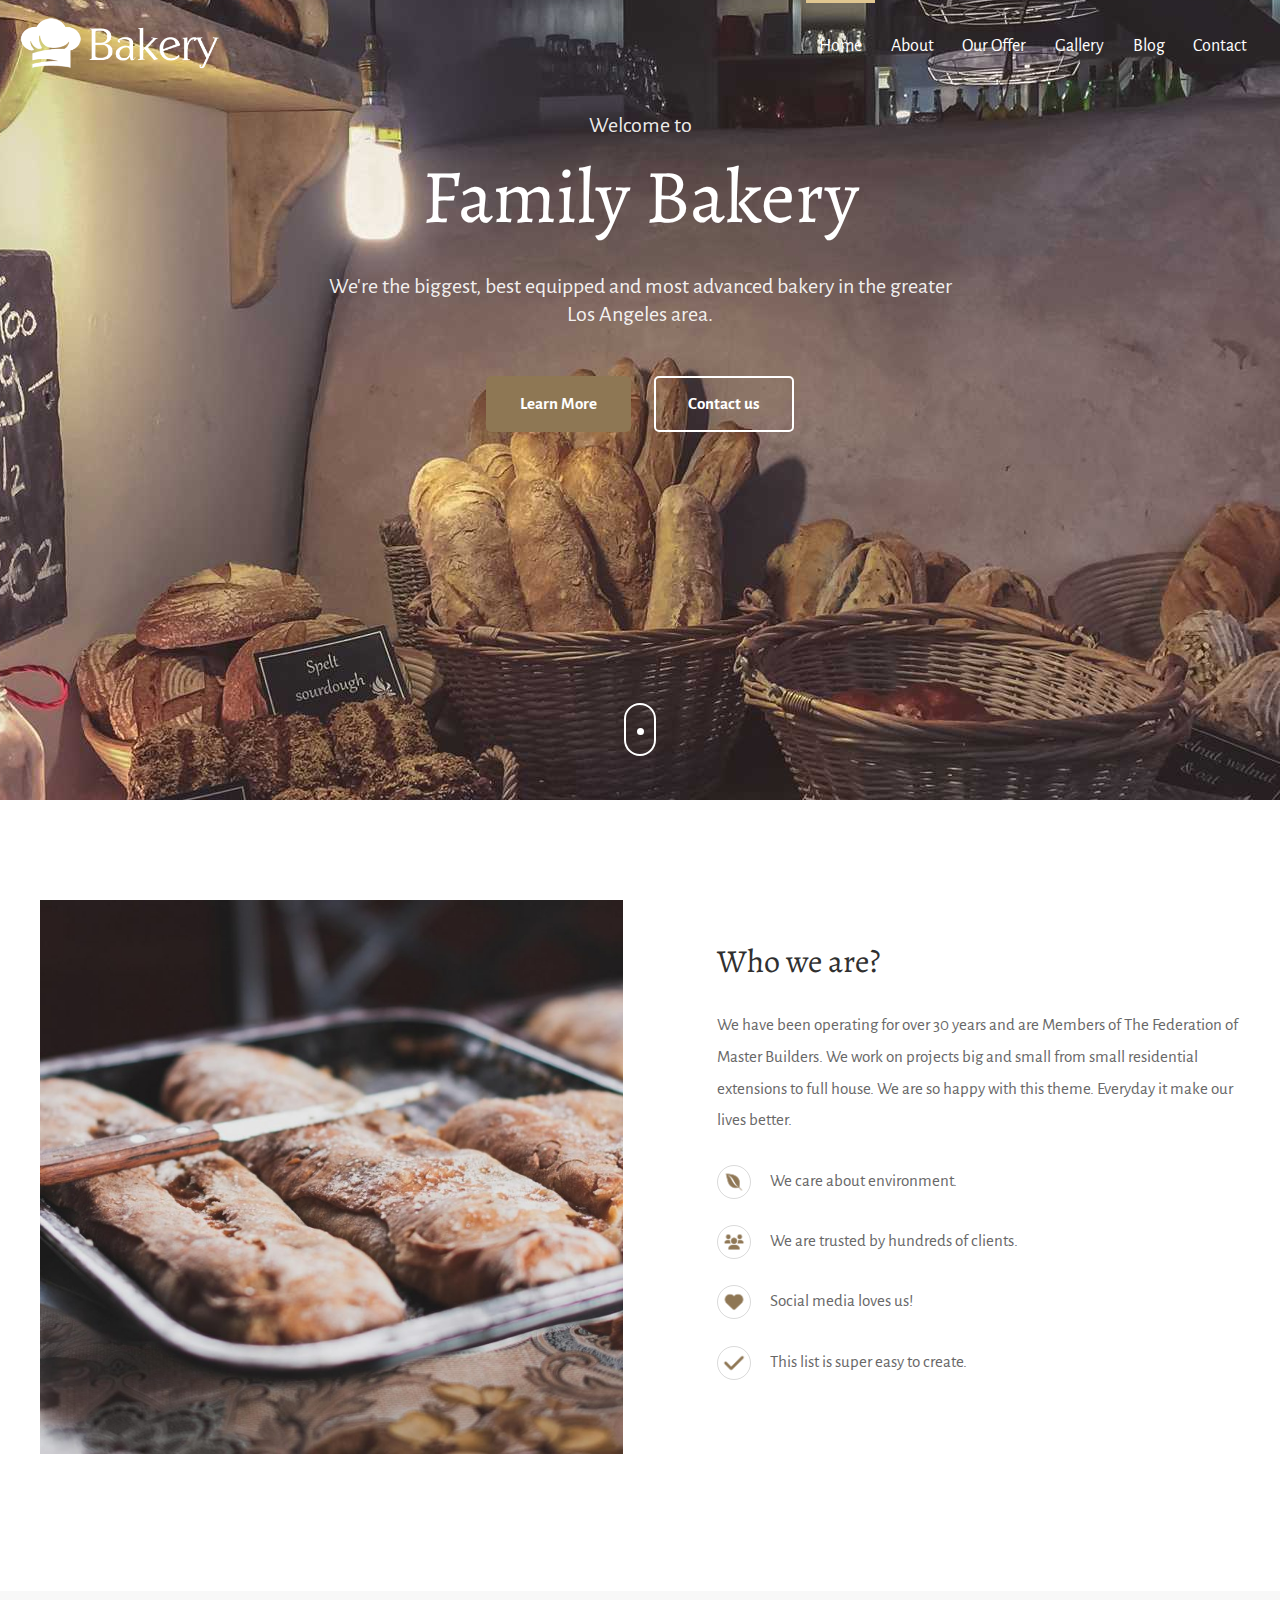
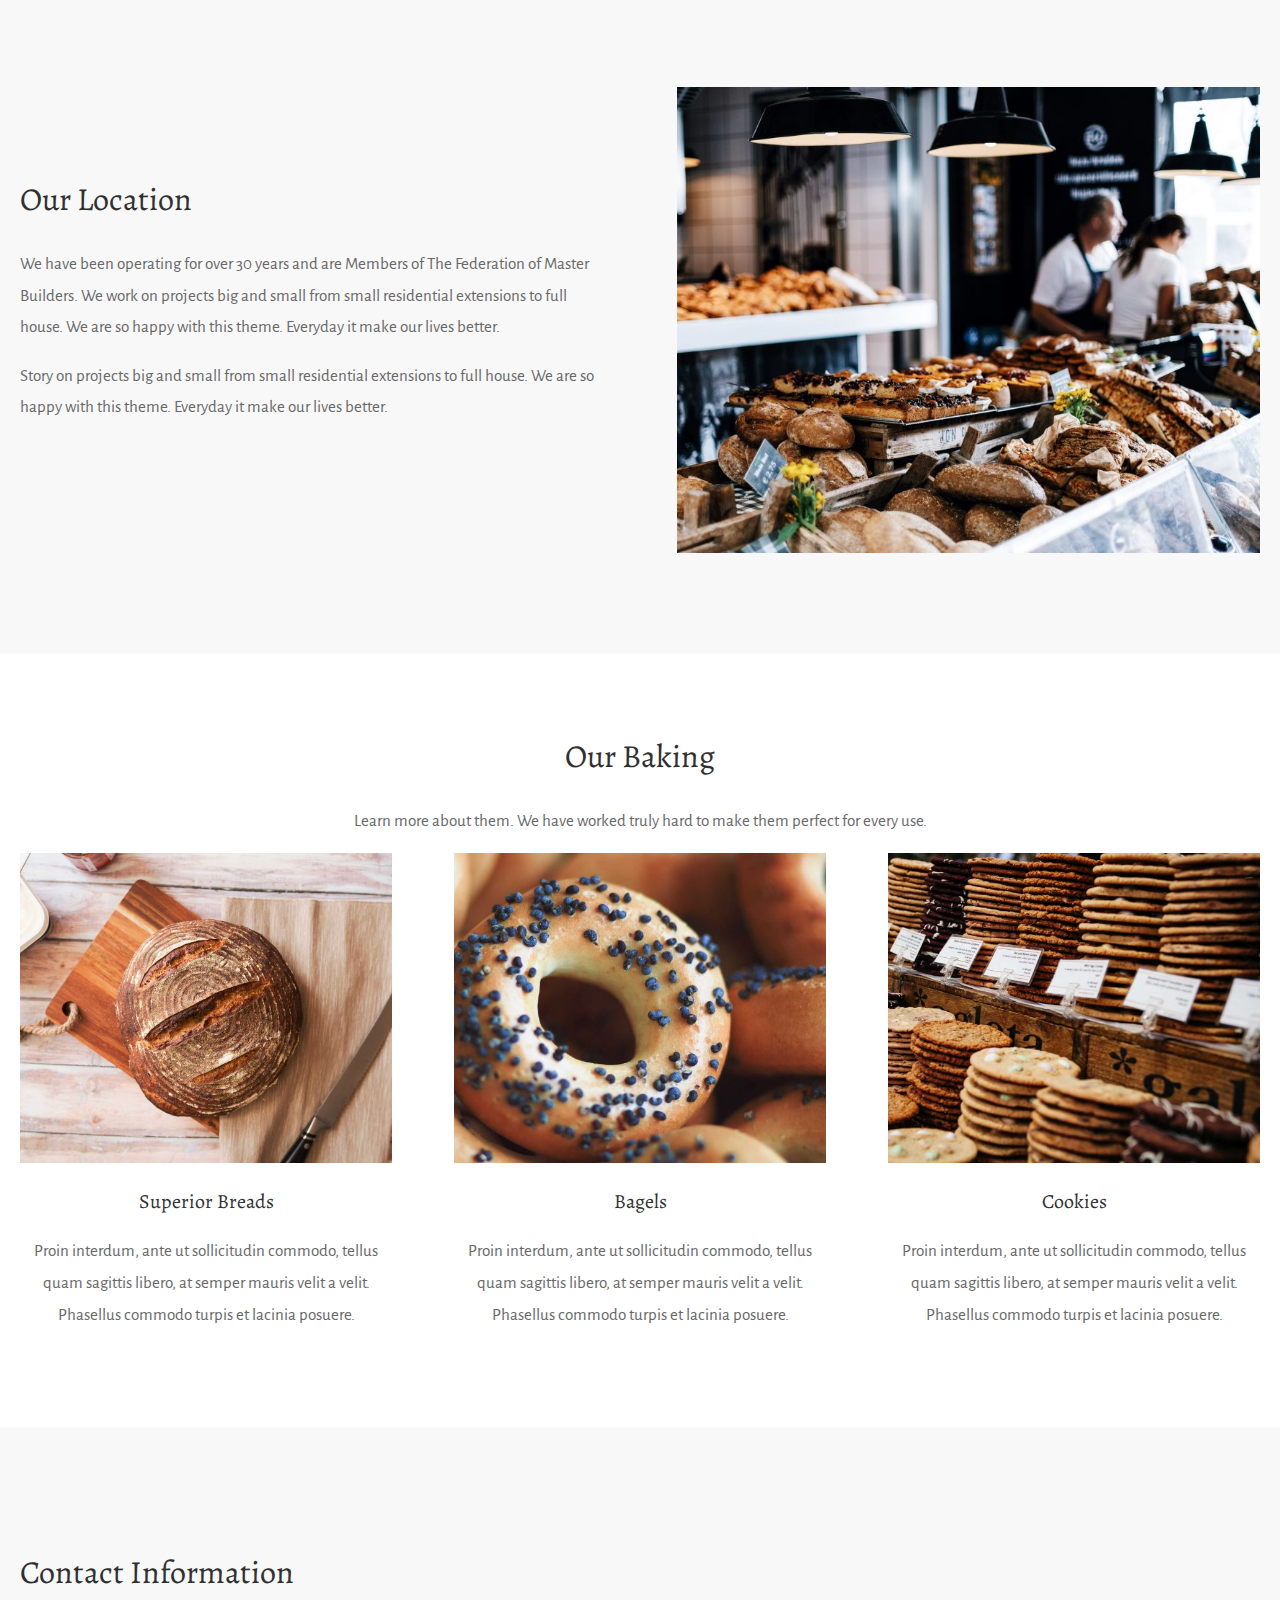
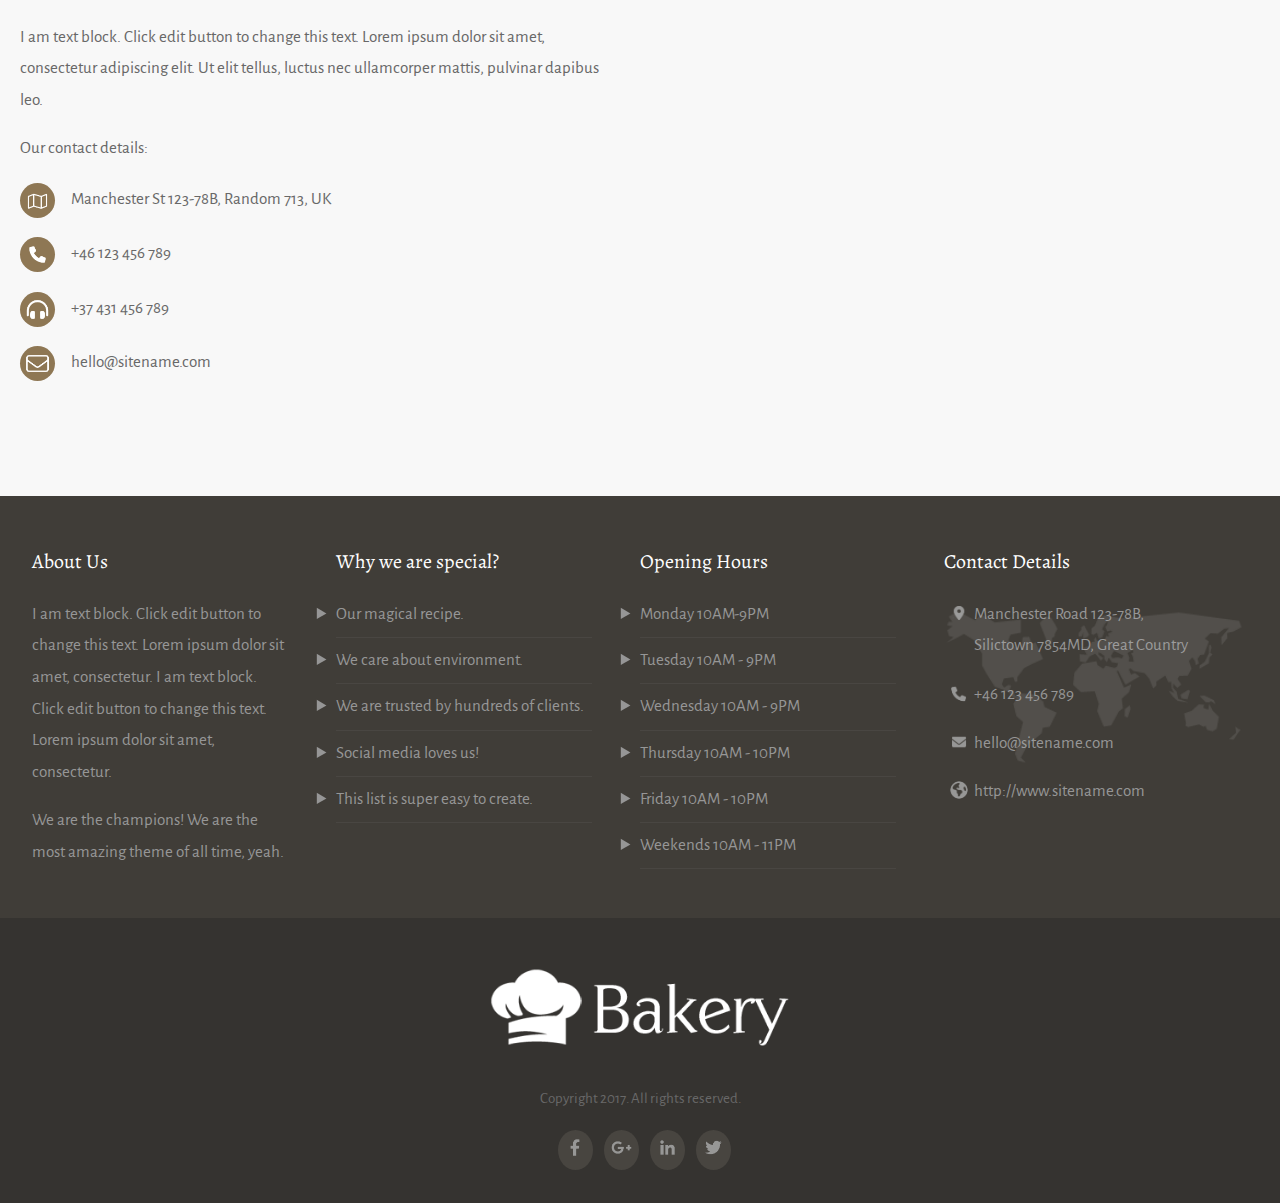
==== 2nd Assignment/index.html @ 5c0a8b03 "First Commit" ====
<!DOCTYPE html>
<html lang="en">

<head>
    <meta charset="UTF-8">
    <meta name="viewport" content="width=device-width, initial-scale=1.0">

    <title>Engage Bakery</title>

    <!-- ---------------------------- Google Fonts ----------------------------- -->
    <link rel="preconnect" href="https://fonts.googleapis.com">
    <link rel="preconnect" href="https://fonts.gstatic.com" crossorigin>
    <link
        href="https://fonts.googleapis.com/css2?family=Alegreya+Sans:ital,wght@0,100;0,300;0,400;0,500;0,700;0,800;0,900;1,100;1,300;1,400;1,500;1,700;1,800;1,900&family=Alegreya:ital,wght@0,400..900;1,400..900&display=swap"
        rel="stylesheet">


    <!-- ---------------------------- Font Awesome ----------------------------- -->
    <!-- <script src='https://kit.fontawesome.com/a076d05399.js' crossorigin='anonymous'></script> -->


    <!-- ---------------------------- Main CSS file ---------------------------- -->
    <link rel="stylesheet" href="css/styles.css">
</head>

<body>

    <!-- ----------------------------------------------------------------------- -->
    <!--                         Start Hero Section                              -->
    <!-- ----------------------------------------------------------------------- -->
    <div class="hero">
        <div class="container">
            <div class="header">
                <div class="logo">
                    <img src="images/bakery-light-1.png" alt="Logo">
                </div>
                <nav>
                    <ul>
                        <li>
                            <a href="#" class="active">Home</a>
                        </li>
                        <li>
                            <a href="#">About</a>
                        </li>
                        <li>
                            <a href="#">Our Offer</a>
                        </li>
                        <li>
                            <a href="#">Gallery</a>
                        </li>
                        <li>
                            <a href="#">Blog</a>
                        </li>
                        <li>
                            <a href="#">Contact</a>
                        </li>
                    </ul>
                </nav>
                <div class="clear"></div>
            </div>


            <div class="hero-content">
                <p>Welcome to</p>
                <h1>Family Bakery</h1>
                <p>
                    We're the biggest, best equipped and most advanced bakery in the greater Los Angeles area.
                </p>

                <div class="hero-cta">
                    <a class="btn more-btn" href="#">Learn More</a>
                    <a class="btn contact-btn" href="#">Contact us</a>
                </div>

            </div>

            <div class="scroll-btn">
                <a class="scroll" href="#">
                    <span class="dot-shape"></span>
                </a>
            </div>
        </div>
    </div>
    <!-- ----------------------------------------------------------------------- -->
    <!--                           Start About Section                           -->
    <!-- ----------------------------------------------------------------------- -->
    <section class="container about">
        <div class="about-img">
            <img src="images/alexandru-stavrica.jpg" alt="alexandru stavrica">
        </div>
        <div class="about-content">
            <h2>Who we are?</h2>
            <p class="about-section-p">
                We have been operating for over 30 years and are Members of The Federation of Master Builders. We
                work
                on projects big and small from small residential extensions to full house. We are so happy with this
                theme. Everyday it make our lives better.
            </p>

            <div class="about-list-item">
                <div class="img-container">
                    <img src="images/Icons/leaf.png" alt="leaf icon">
                </div>
                <p>
                    We care about environment.
                </p>
            </div>
            <div class="about-list-item">
                <div class="img-container">
                    <img src="images/Icons/people.png" alt="leaf icon">
                </div>
                <p>
                    We are trusted by hundreds of clients.

                </p>
            </div>
            <div class="about-list-item">
                <div class="img-container">
                    <img src="images/Icons/heart.png" alt="leaf icon">
                </div>
                <p>
                    Social media loves us!

                </p>
            </div>
            <div class="about-list-item">
                <div class="img-container">
                    <img src="images/Icons/check.png" alt="leaf icon">
                </div>
                <p>
                    This list is super easy to create.
                </p>
            </div>
            <div class="clear"></div>
        </div>
    </section>
    <!-- ----------------------------------------------------------------------- -->
    <!--                         Start Location Section                          -->
    <!-- ----------------------------------------------------------------------- -->
    <div class="section-bg-color">
        <section class="container location">
            <div class="img-container">
                <img src="images/full-2.jpg" alt="store">
            </div>
            <div class="location-content">
                <h2>Our Location</h2>
                <p>
                    We have been operating for over 30 years and are Members of The Federation of Master Builders.
                    We
                    work
                    on projects big and small from small residential extensions to full house. We are so happy with
                    this
                    theme. Everyday it make our lives better.
                </p>
                <p>
                    Story on projects big and small from small residential extensions to full house. We are so happy
                    with
                    this theme. Everyday it make our lives better.
                </p>
            </div>
            <div class="clear"></div>
        </section>
    </div>
    <!-- ----------------------------------------------------------------------- -->
    <!--                          Start Baking Section                           -->
    <!-- ----------------------------------------------------------------------- -->
    <section class="container baking">
        <header>
            <h2>Our Baking</h2>
            <p>
                Learn more about them. We have worked truly hard to make them perfect for every use.
            </p>
        </header>
        <div class="cards">
            <div class="card">
                <img src="images/ben-garratt.jpg" alt="ben garratt">
                <h3>Superior Breads</h3>
                <p>
                    Proin interdum, ante ut sollicitudin commodo, tellus quam sagittis libero, at semper mauris
                    velit a velit. Phasellus commodo turpis et lacinia posuere.
                </p>
            </div>
            <div class="card middle-card">
                <img src="images/stas-ovsky.jpg" alt="stas ovsky">
                <h3>Bagels</h3>
                <p>
                    Proin interdum, ante ut sollicitudin commodo, tellus quam sagittis libero, at semper mauris
                    velit a velit. Phasellus commodo turpis et lacinia posuere.
                </p>
            </div>
            <div class="card">
                <img src="images/clem-onojeghuo.jpg" alt="clem onojeghuo">
                <h3>Cookies</h3>
                <p>
                    Proin interdum, ante ut sollicitudin commodo, tellus quam sagittis libero, at semper mauris
                    velit a velit. Phasellus commodo turpis et lacinia posuere.
                </p>
            </div>
            <div class="clear"></div>
        </div>
    </section>

    <!-- ----------------------------------------------------------------------- -->
    <!--                          Start Contact Section                          -->
    <!-- ----------------------------------------------------------------------- -->
    <div class="section-bg-color">
        <div class="contact container">
            <div class="container">




                <div class="contact-info">
                    <h2>Contact Information</h2>
                    <p>
                        I am text block. Click edit button to change this text. Lorem ipsum dolor sit amet, consectetur
                        adipiscing elit. Ut elit tellus, luctus nec ullamcorper mattis, pulvinar dapibus leo.
                    </p>
                    <p>
                        Our contact details:
                    </p>
                    <div class="list">
                        <div class="list-item">
                            <div class="img-container">
                                <img src="images/Icons/map.png" alt="phone icon">
                            </div>
                            <p>
                                Manchester St 123-78B, Random 713, UK
                            </p>
                            <div class="clear"></div>
                        </div>
                        <div class="list-item">
                            <div class="img-container">
                                <img src="images/Icons/phone.png" alt="phone icon">
                            </div>
                            <p>
                                +46 123 456 789
                            </p>
                            <div class="clear"></div>
                        </div>
                        <div class="list-item">
                            <div class="img-container">
                                <img src="images/Icons/headphone.png" alt="phone icon">
                            </div>
                            <p>
                                +37 431 456 789
                            </p>
                            <div class="clear"></div>
                        </div>
                        <div class="list-item">
                            <div class="img-container">
                                <img src="images/Icons/email.png" alt="phone icon">
                            </div>
                            <p>
                                hello@sitename.com
                            </p>
                            <div class="clear"></div>
                        </div>
                    </div>
                </div>
                <div class="map-container">
                    <iframe src="https://www.google.com/maps/embed?pb=YOUR_EMBED_LINK_HERE" width="600" height="450"
                        style="border:0;" allowfullscreen="" loading="lazy" referrerpolicy="no-referrer-when-downgrade">
                    </iframe>
                </div>
                <div class="clear"></div>

            </div>
        </div>
    </div>
    <!-- ----------------------------------------------------------------------- -->
    <!--                              Start Footer                               -->
    <!-- ----------------------------------------------------------------------- -->
    <footer class="footer">


        <div class="footer-cards container">

            <div class="card footer-about">
                <h3>About Us</h3>
                <p>
                    I am text block. Click edit button to change this text. Lorem ipsum dolor sit amet,
                    consectetur.
                    I am text block. Click edit button to change this text. Lorem ipsum dolor sit amet,
                    consectetur.
                </p>
                <p>
                    We are the champions! We are the most amazing theme of all time, yeah.
                </p>
            </div>

            <div class="card footer-special">
                <h3>Why we are special?</h3>
                <ul class="footer-list">
                    <li>
                        Our magical recipe.
                    </li>
                    <li>
                        We care about environment.
                    </li>
                    <li>
                        We are trusted by hundreds of clients.
                    </li>
                    <li>
                        Social media loves us!
                    </li>
                    <li>
                        This list is super easy to create.
                    </li>
                </ul>
            </div>

            <div class="card footer-hours">
                <h3>Opening Hours</h3>
                <ul class="footer-list">
                    <li>
                        Monday 10AM-9PM
                    </li>
                    <li>
                        Tuesday 10AM - 9PM

                    </li>
                    <li>
                        Wednesday 10AM - 9PM
                    </li>
                    <li>
                        Thursday 10AM - 10PM
                    </li>
                    <li>
                        Friday 10AM - 10PM
                    </li>
                    <li>
                        Weekends 10AM - 11PM
                    </li>
                </ul>
            </div>
            <div class="card footer-contact">
                <h3>Contact Details</h3>
                <div class="f-contact-li">
                    <div class="img-container">
                        <img src="images/Icons/location.png" alt="earth icon">
                    </div>
                    <p>
                        Manchester Road 123-78B, Silictown 7854MD, Great Country

                    </p>
                </div>
                <div class="f-contact-li">
                    <div class="img-container">
                        <img src="images/Icons/phone-gray.png" alt="earth icon">
                    </div>
                    <p>
                        +46 123 456 789
                    </p>
                </div>
                <div class="f-contact-li">
                    <div class="img-container">
                        <img src="images/Icons/email-solid.png" alt="earth icon">
                    </div>
                    <p>
                        hello@sitename.com
                    </p>
                </div>
                <div class="f-contact-li">
                    <div class="img-container">
                        <img src="images/Icons/earth.png" alt="earth icon">
                    </div>
                    <p>
                        http://www.sitename.com
                    </p>
                    <div class="clear"></div>
                </div>
            </div>


        </div>


        <div class="bottom-footer">
            <div class="footer-content">
                <div class="logo">
                    <img src="images/bakery-light-1.png" alt="logo">
                </div>
                <p>
                    Copyright 2017. All rights reserved.

                </p>
                <ul>
                    <li class="facebook">
                        <img src="images/Icons/facebook.png" alt="facebook icon">
                    </li>
                    <li class="google">
                        <img src="images/Icons/google.png" alt="facebook icon">
                    </li>
                    <li class="linkedin">
                        <img src="images/Icons/linkedin.png" alt="facebook icon">
                    </li>
                    <li class="twitter">
                        <img src="images/Icons/twitter.png" alt="facebook icon">
                    </li>
                </ul>
            </div>
        </div>
    </footer>
</body>

</html>
---- 2nd Assignment/css/styles.css ----
body {
    margin: 0;
    padding: 0;
    /* font-family: "Alegreya", serif; */
    font-family: "Alegreya Sans", sans-serif;
    font-size: 17px;
    color: #686868;
}

/* -------------------------------------------------------------------------- */
/*                             Start General Tags                             */
/* -------------------------------------------------------------------------- */

h1,
h2,
h3,
h4,
h5,
h6 {
    color: #303030;
    line-height: 1.38em;
    font-weight: 400;
    font-family: "Alegreya", serif;
}

h2 {
    font-size: 32px;
}

p {
    font-family: "Alegreya Sans";
    line-height: 1.86em;
    font-size: 17px;
}

img {
    width: 100%;
}

.container {
    max-width: 1240px;
    margin-inline: auto;
}

.about,
.location,
.baking,
.contact {
    margin-block: 5rem;
}

.section-bg-color {
    background-color: #f8f8f8;
    padding-block: 1rem;
}

.clear {
    clear: both;
}

/* -------------------------------------------------------------------------- */
/*                             Start Hero Section                             */
/* -------------------------------------------------------------------------- */

.hero {
    background-image: url(../images/drew-coffman-1872.jpg);
    background-position: center center;
    background-repeat: no-repeat;

    text-align: center;
    /* padding: 6rem; */
    color: #fff;
    height: 800px;
}

.hero .header .logo {
    padding-top: 1rem;
    width: 200px;
    float: left;
}

.hero nav {
    float: right;
}

.hero nav ul {
    list-style: none;
    margin: 0;
}

.hero nav ul li {
    display: inline-block;
}

.hero nav ul li a {
    text-decoration: none;
    color: #fff;
    /* color: #e0dcd2; */
    display: inline-block;
    font-size: 18px;
    padding: 2rem 0.8rem;
}

.hero nav .active {
    border-top: 3px solid #e0c690;
}

.hero nav a:hover {
    color: #e0c690;
}

.hero .hero-content h1 {
    color: #fff;
    font-size: 76px;
    margin-top: 0;
    margin-bottom: 0;
}

.hero .hero-content p {
    color: rgba(255, 255, 255, 0.92);
    margin-bottom: 5px;
    font-size: 22px;
    line-height: 1.8rem;
    max-width: 650px;
    margin-inline: auto;
}

.hero .btn {
    padding: 1rem 2rem;
    margin: 2.6rem 0.6rem;
    border: 2px solid #fff;
    display: inline-block;
    color: #fff;
    text-decoration: none;
    border-radius: 5px;
    font-weight: bold;
    margin-bottom: 18rem;
}

.hero .more-btn {
    background-color: #8e7754;
    border-color: transparent;
}

.hero .btn:hover {
    color: #000;
    background-color: #fff;
}

.hero .scroll {
    border: 2px solid #fff;
    padding: 1rem 0.65rem;
    border-radius: 1rem;
    width: 1px;
    height: 1px;
    bottom: 0;
}

.hero .dot-shape {
    display: inline-block;
    background-color: #fff;
    width: 7px;
    height: 7px;
    border-radius: 50%;
    margin-inline: auto;
    position: relative;
    animation-name: scroll;
    animation-duration: 1.6s;
    animation-iteration-count: infinite;
}

@keyframes scroll {
    from {
        top: -20px;
        opacity: 1;
    }
    to {
        top: 10px;
        opacity: 0;
    }
}

/* -------------------------------------------------------------------------- */
/*                                 Start About                                */
/* -------------------------------------------------------------------------- */

.about .about-img {
    float: left;
    width: 47%;
    padding: 20px;
    margin-right: 6%;
}

.about .about-content {
    font-family: "Alegreya";
    padding-block: 2rem;
}

.about .about-list-item {
    margin-top: 1.8rem;
}

.about .about-list-item .img-container {
    float: left;
    width: 2.5rem;
    margin-right: 0.8rem;
}

.about .about-list-item img {
    width: 2rem;
    border: 1px solid rgba(0, 0, 0, 0.15);
    border-radius: 50%;
}

/* -------------------------------------------------------------------------- */
/*                           Start Location Section                           */
/* -------------------------------------------------------------------------- */

.location .img-container {
    float: right;
    width: 47%;
    margin-left: 6%;
}

.location .location-content {
    padding-block: 4rem;
}

/* -------------------------------------------------------------------------- */
/*                            Start Baking Section                            */
/* -------------------------------------------------------------------------- */

.baking {
    text-align: center;
}

.baking .cards .middle-card {
    margin-inline: 5%;
}

.baking .cards .card {
    width: 30%;
    float: left;
}

/* -------------------------------------------------------------------------- */
/*                            Start Contact Section                           */
/* -------------------------------------------------------------------------- */

.contact .contact-info {
    float: left;
    width: 47%;
}

.contact .list-item {
    margin-block: 1.2rem;
}

.contact .list-item .img-container {
    float: left;
    background-color: #8e7754;
    border-radius: 50%;
    width: 35px;
    height: 35px;
    margin-right: 1rem;
}

.contact .list-item p {
    display: inline;
}

.contact .map-container {
    float: right;
    width: 47%;
}

/* -------------------------------------------------------------------------- */
/*                            Start Footer Section                            */
/* -------------------------------------------------------------------------- */

.footer {
    background: #403d38;
}

.footer-cards {
    overflow: auto;
    background: #403d38;
    color: #969696;
    padding: 2rem;
    position: relative;
}

.footer h3 {
    color: #fff;
    margin-bottom: 1.4rem;
}

.footer .cards {
}

.footer .card {
    box-sizing: border-box;
    float: left;
    width: 25%;
    padding-right: 3rem;
}

/* .footer .footer-about,
.footer .footer-special,
.footer .footer-hours {
    margin-right: 3%;
} */

.footer .footer-list {
    list-style-type: disclosure-closed;
    padding-left: 0;

    /* padding-left: 0; */
}

/* .footer .footer-list li::marker {
    content: url("../images/Icons/arrow.png");
    width: 10px;
    height: 10px;
    display: block;
    font-size: 20px;
    padding-inline-start: 1ch;
} */

.footer .footer-list li {
    border-bottom: 1px solid rgba(255, 255, 255, 0.05);
    margin-bottom: 6px;
    padding-bottom: 7px;
    line-height: 1.9;
    /* letter-spacing: 1.4px; */
}

.footer .footer-contact {
    position: relative;
}

.footer .footer-contact::before {
    content: " ";
    display: block;
    position: absolute;
    left: 0;
    top: 0;
    width: 100%;
    height: 100%;
    opacity: 0.3;
    background-image: url("../images/contact-details-map.png");
    background-repeat: no-repeat;
    background-position: 50% 60%;
    background-size: contain;
}

.footer .f-contact-li .img-container {
    width: 30px;
    float: left;
}

/* --------------------------- Start Bottom Footer -------------------------- */

.footer .bottom-footer {
    background-color: #353330;
    text-align: center;
    width: 100%;
    padding-block: 1rem;
}

.footer .bottom-footer p {
    font-size: 15px;
}

.footer .bottom-footer .logo {
    margin: 2rem auto;
    width: 300px;
}

.footer .bottom-footer ul {
    list-style-type: none;
    padding: 0;
}

.footer .bottom-footer li {
    display: inline-block;
    width: 35px;
    background-color: #484540;
    border-radius: 50%;
    margin-left: 8px;
    cursor: pointer;
}

.footer .bottom-footer .facebook:hover {
    background-color: #3b5998;
}
.footer .bottom-footer .google:hover {
    background-color: #dd4b39;
}
.footer .bottom-footer .linkedin:hover {
    background-color: #007bb5;
}
.footer .bottom-footer .twitter:hover {
    background-color: #00aced;
}
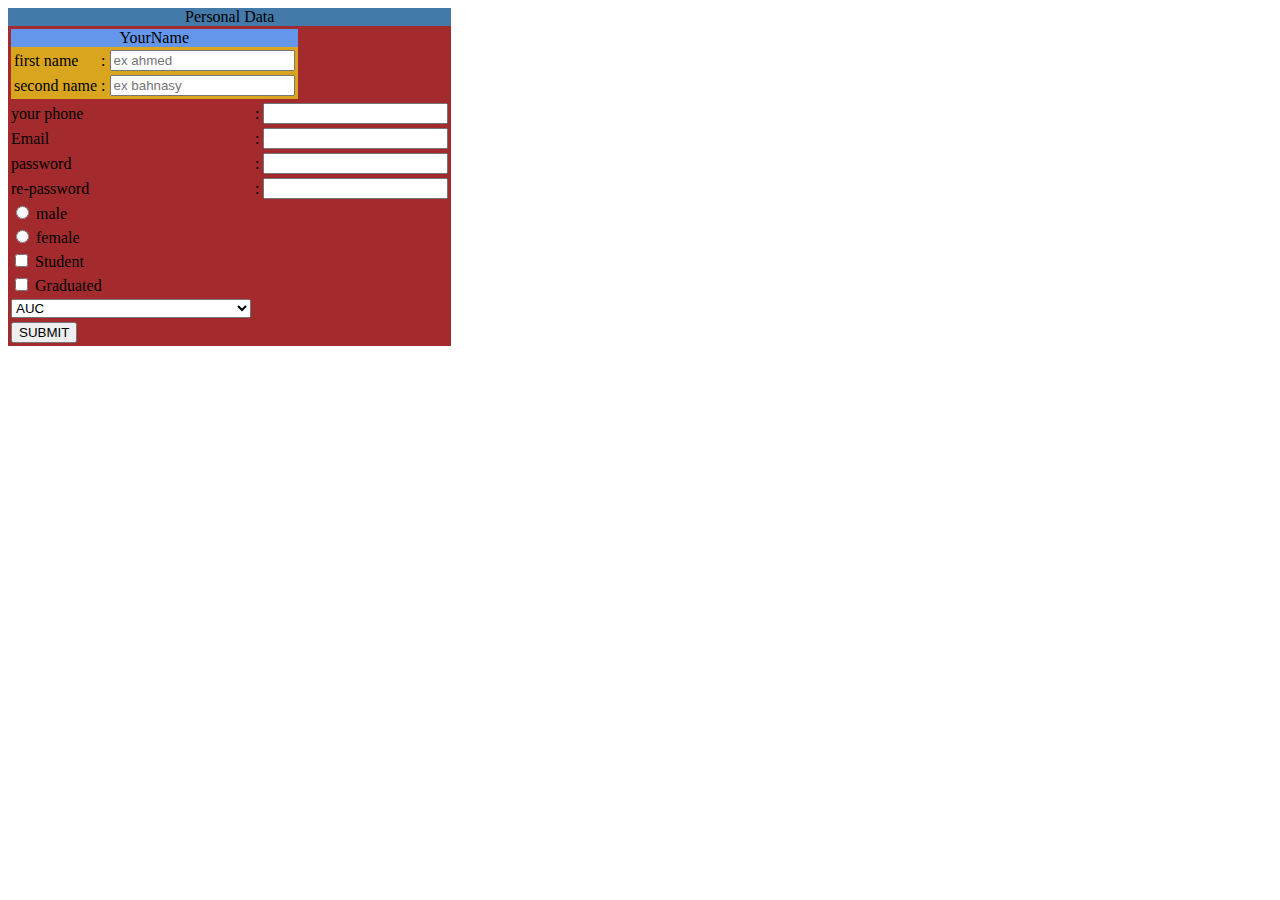
==== commit ea855e3c: "Add: 3rd assignment" ====
--- a/2nd Assignment/index.html
+++ b/2nd Assignment/index.html
@@ -4,404 +4,181 @@
 <head>
     <meta charset="UTF-8">
     <meta name="viewport" content="width=device-width, initial-scale=1.0">
-
-    <title>Engage Bakery</title>
-
-    <!-- ---------------------------- Google Fonts ----------------------------- -->
-    <link rel="preconnect" href="https://fonts.googleapis.com">
-    <link rel="preconnect" href="https://fonts.gstatic.com" crossorigin>
-    <link
-        href="https://fonts.googleapis.com/css2?family=Alegreya+Sans:ital,wght@0,100;0,300;0,400;0,500;0,700;0,800;0,900;1,100;1,300;1,400;1,500;1,700;1,800;1,900&family=Alegreya:ital,wght@0,400..900;1,400..900&display=swap"
-        rel="stylesheet">
-
-
-    <!-- ---------------------------- Font Awesome ----------------------------- -->
-    <!-- <script src='https://kit.fontawesome.com/a076d05399.js' crossorigin='anonymous'></script> -->
-
-
-    <!-- ---------------------------- Main CSS file ---------------------------- -->
-    <link rel="stylesheet" href="css/styles.css">
+    <title>1st Assignment</title>
 </head>
 
 <body>
+    <!-- Start First Table -->
+    <table style="background-color: #a32b2d; ">
+        <caption style="background-color: #437aa9; ">Personal Data</caption>
+        <!-- Start 2nd Table -->
+        <tr>
+            <td colspan="3">
+                <table style=" background-color: #d9a51e;">
+                    <caption style="background-color: #6496ec;">YourName</caption>
+                    <!-- First Name -->
+                    <tr>
+                        <td>
+                            <label for=" fName">first name</label>
+                        </td>
+                        <td>
+                            :
+                        </td>
+                        <td>
+                            <input type="text" id="fName" name="fName" placeholder="ex ahmed">
+                        </td>
+                    </tr>
+                    <!-- 2nd Name -->
+                    <tr>
+                        <td>
+                            <label for="sName">second name</label>
+                        </td>
+                        <td>
+                            :
+                        </td>
+                        <td>
+                            <input type="text" id="sName" name="sName" placeholder="ex bahnasy">
+                        </td>
+                    </tr>
+                </table>
+            </td>
+        </tr>
 
-    <!-- ----------------------------------------------------------------------- -->
-    <!--                         Start Hero Section                              -->
-    <!-- ----------------------------------------------------------------------- -->
-    <div class="hero">
-        <div class="container">
-            <div class="header">
-                <div class="logo">
-                    <img src="images/bakery-light-1.png" alt="Logo">
-                </div>
-                <nav>
-                    <ul>
-                        <li>
-                            <a href="#" class="active">Home</a>
-                        </li>
-                        <li>
-                            <a href="#">About</a>
-                        </li>
-                        <li>
-                            <a href="#">Our Offer</a>
-                        </li>
-                        <li>
-                            <a href="#">Gallery</a>
-                        </li>
-                        <li>
-                            <a href="#">Blog</a>
-                        </li>
-                        <li>
-                            <a href="#">Contact</a>
-                        </li>
-                    </ul>
-                </nav>
-                <div class="clear"></div>
-            </div>
-
-
-            <div class="hero-content">
-                <p>Welcome to</p>
-                <h1>Family Bakery</h1>
-                <p>
-                    We're the biggest, best equipped and most advanced bakery in the greater Los Angeles area.
-                </p>
-
-                <div class="hero-cta">
-                    <a class="btn more-btn" href="#">Learn More</a>
-                    <a class="btn contact-btn" href="#">Contact us</a>
-                </div>
-
-            </div>
-
-            <div class="scroll-btn">
-                <a class="scroll" href="#">
-                    <span class="dot-shape"></span>
-                </a>
-            </div>
-        </div>
-    </div>
-    <!-- ----------------------------------------------------------------------- -->
-    <!--                           Start About Section                           -->
-    <!-- ----------------------------------------------------------------------- -->
-    <section class="container about">
-        <div class="about-img">
-            <img src="images/alexandru-stavrica.jpg" alt="alexandru stavrica">
-        </div>
-        <div class="about-content">
-            <h2>Who we are?</h2>
-            <p class="about-section-p">
-                We have been operating for over 30 years and are Members of The Federation of Master Builders. We
-                work
-                on projects big and small from small residential extensions to full house. We are so happy with this
-                theme. Everyday it make our lives better.
-            </p>
-
-            <div class="about-list-item">
-                <div class="img-container">
-                    <img src="images/Icons/leaf.png" alt="leaf icon">
-                </div>
-                <p>
-                    We care about environment.
-                </p>
-            </div>
-            <div class="about-list-item">
-                <div class="img-container">
-                    <img src="images/Icons/people.png" alt="leaf icon">
-                </div>
-                <p>
-                    We are trusted by hundreds of clients.
-
-                </p>
-            </div>
-            <div class="about-list-item">
-                <div class="img-container">
-                    <img src="images/Icons/heart.png" alt="leaf icon">
-                </div>
-                <p>
-                    Social media loves us!
-
-                </p>
-            </div>
-            <div class="about-list-item">
-                <div class="img-container">
-                    <img src="images/Icons/check.png" alt="leaf icon">
-                </div>
-                <p>
-                    This list is super easy to create.
-                </p>
-            </div>
-            <div class="clear"></div>
-        </div>
-    </section>
-    <!-- ----------------------------------------------------------------------- -->
-    <!--                         Start Location Section                          -->
-    <!-- ----------------------------------------------------------------------- -->
-    <div class="section-bg-color">
-        <section class="container location">
-            <div class="img-container">
-                <img src="images/full-2.jpg" alt="store">
-            </div>
-            <div class="location-content">
-                <h2>Our Location</h2>
-                <p>
-                    We have been operating for over 30 years and are Members of The Federation of Master Builders.
-                    We
-                    work
-                    on projects big and small from small residential extensions to full house. We are so happy with
-                    this
-                    theme. Everyday it make our lives better.
-                </p>
-                <p>
-                    Story on projects big and small from small residential extensions to full house. We are so happy
-                    with
-                    this theme. Everyday it make our lives better.
-                </p>
-            </div>
-            <div class="clear"></div>
-        </section>
-    </div>
-    <!-- ----------------------------------------------------------------------- -->
-    <!--                          Start Baking Section                           -->
-    <!-- ----------------------------------------------------------------------- -->
-    <section class="container baking">
-        <header>
-            <h2>Our Baking</h2>
-            <p>
-                Learn more about them. We have worked truly hard to make them perfect for every use.
-            </p>
-        </header>
-        <div class="cards">
-            <div class="card">
-                <img src="images/ben-garratt.jpg" alt="ben garratt">
-                <h3>Superior Breads</h3>
-                <p>
-                    Proin interdum, ante ut sollicitudin commodo, tellus quam sagittis libero, at semper mauris
-                    velit a velit. Phasellus commodo turpis et lacinia posuere.
-                </p>
-            </div>
-            <div class="card middle-card">
-                <img src="images/stas-ovsky.jpg" alt="stas ovsky">
-                <h3>Bagels</h3>
-                <p>
-                    Proin interdum, ante ut sollicitudin commodo, tellus quam sagittis libero, at semper mauris
-                    velit a velit. Phasellus commodo turpis et lacinia posuere.
-                </p>
-            </div>
-            <div class="card">
-                <img src="images/clem-onojeghuo.jpg" alt="clem onojeghuo">
-                <h3>Cookies</h3>
-                <p>
-                    Proin interdum, ante ut sollicitudin commodo, tellus quam sagittis libero, at semper mauris
-                    velit a velit. Phasellus commodo turpis et lacinia posuere.
-                </p>
-            </div>
-            <div class="clear"></div>
-        </div>
-    </section>
-
-    <!-- ----------------------------------------------------------------------- -->
-    <!--                          Start Contact Section                          -->
-    <!-- ----------------------------------------------------------------------- -->
-    <div class="section-bg-color">
-        <div class="contact container">
-            <div class="container">
+        </tr>
+        <!-- End 2nd table -->
 
 
 
 
-                <div class="contact-info">
-                    <h2>Contact Information</h2>
-                    <p>
-                        I am text block. Click edit button to change this text. Lorem ipsum dolor sit amet, consectetur
-                        adipiscing elit. Ut elit tellus, luctus nec ullamcorper mattis, pulvinar dapibus leo.
-                    </p>
-                    <p>
-                        Our contact details:
-                    </p>
-                    <div class="list">
-                        <div class="list-item">
-                            <div class="img-container">
-                                <img src="images/Icons/map.png" alt="phone icon">
-                            </div>
-                            <p>
-                                Manchester St 123-78B, Random 713, UK
-                            </p>
-                            <div class="clear"></div>
-                        </div>
-                        <div class="list-item">
-                            <div class="img-container">
-                                <img src="images/Icons/phone.png" alt="phone icon">
-                            </div>
-                            <p>
-                                +46 123 456 789
-                            </p>
-                            <div class="clear"></div>
-                        </div>
-                        <div class="list-item">
-                            <div class="img-container">
-                                <img src="images/Icons/headphone.png" alt="phone icon">
-                            </div>
-                            <p>
-                                +37 431 456 789
-                            </p>
-                            <div class="clear"></div>
-                        </div>
-                        <div class="list-item">
-                            <div class="img-container">
-                                <img src="images/Icons/email.png" alt="phone icon">
-                            </div>
-                            <p>
-                                hello@sitename.com
-                            </p>
-                            <div class="clear"></div>
-                        </div>
-                    </div>
-                </div>
-                <div class="map-container">
-                    <iframe src="https://www.google.com/maps/embed?pb=YOUR_EMBED_LINK_HERE" width="600" height="450"
-                        style="border:0;" allowfullscreen="" loading="lazy" referrerpolicy="no-referrer-when-downgrade">
-                    </iframe>
-                </div>
-                <div class="clear"></div>
-
-            </div>
-        </div>
-    </div>
-    <!-- ----------------------------------------------------------------------- -->
-    <!--                              Start Footer                               -->
-    <!-- ----------------------------------------------------------------------- -->
-    <footer class="footer">
+        <!-- Phone -->
+        <tr>
+            <td>
+                <label for="num">your phone</label>
+            </td>
+            <td>
+                :
+            </td>
+            <td>
+                <input id="num" name="num" type="number">
+            </td>
+        </tr>
 
 
-        <div class="footer-cards container">
 
-            <div class="card footer-about">
-                <h3>About Us</h3>
-                <p>
-                    I am text block. Click edit button to change this text. Lorem ipsum dolor sit amet,
-                    consectetur.
-                    I am text block. Click edit button to change this text. Lorem ipsum dolor sit amet,
-                    consectetur.
-                </p>
-                <p>
-                    We are the champions! We are the most amazing theme of all time, yeah.
-                </p>
-            </div>
-
-            <div class="card footer-special">
-                <h3>Why we are special?</h3>
-                <ul class="footer-list">
-                    <li>
-                        Our magical recipe.
-                    </li>
-                    <li>
-                        We care about environment.
-                    </li>
-                    <li>
-                        We are trusted by hundreds of clients.
-                    </li>
-                    <li>
-                        Social media loves us!
-                    </li>
-                    <li>
-                        This list is super easy to create.
-                    </li>
-                </ul>
-            </div>
-
-            <div class="card footer-hours">
-                <h3>Opening Hours</h3>
-                <ul class="footer-list">
-                    <li>
-                        Monday 10AM-9PM
-                    </li>
-                    <li>
-                        Tuesday 10AM - 9PM
-
-                    </li>
-                    <li>
-                        Wednesday 10AM - 9PM
-                    </li>
-                    <li>
-                        Thursday 10AM - 10PM
-                    </li>
-                    <li>
-                        Friday 10AM - 10PM
-                    </li>
-                    <li>
-                        Weekends 10AM - 11PM
-                    </li>
-                </ul>
-            </div>
-            <div class="card footer-contact">
-                <h3>Contact Details</h3>
-                <div class="f-contact-li">
-                    <div class="img-container">
-                        <img src="images/Icons/location.png" alt="earth icon">
-                    </div>
-                    <p>
-                        Manchester Road 123-78B, Silictown 7854MD, Great Country
-
-                    </p>
-                </div>
-                <div class="f-contact-li">
-                    <div class="img-container">
-                        <img src="images/Icons/phone-gray.png" alt="earth icon">
-                    </div>
-                    <p>
-                        +46 123 456 789
-                    </p>
-                </div>
-                <div class="f-contact-li">
-                    <div class="img-container">
-                        <img src="images/Icons/email-solid.png" alt="earth icon">
-                    </div>
-                    <p>
-                        hello@sitename.com
-                    </p>
-                </div>
-                <div class="f-contact-li">
-                    <div class="img-container">
-                        <img src="images/Icons/earth.png" alt="earth icon">
-                    </div>
-                    <p>
-                        http://www.sitename.com
-                    </p>
-                    <div class="clear"></div>
-                </div>
-            </div>
+        <!-- Email -->
+        <tr>
+            <td>
+                <label for="email">Email</label>
+            </td>
+            <td>
+                :
+            </td>
+            <td>
+                <input id="email" name="email" type="tel">
+            </td>
+        </tr>
 
 
-        </div>
+
+        <!-- Password -->
+        <tr>
+            <td>
+                <label for="password">password</label>
+            </td>
+            <td>
+                :
+            </td>
+            <td>
+                <input id="password" name="password" type="password">
+            </td>
+        </tr>
 
 
-        <div class="bottom-footer">
-            <div class="footer-content">
-                <div class="logo">
-                    <img src="images/bakery-light-1.png" alt="logo">
-                </div>
-                <p>
-                    Copyright 2017. All rights reserved.
 
-                </p>
-                <ul>
-                    <li class="facebook">
-                        <img src="images/Icons/facebook.png" alt="facebook icon">
-                    </li>
-                    <li class="google">
-                        <img src="images/Icons/google.png" alt="facebook icon">
-                    </li>
-                    <li class="linkedin">
-                        <img src="images/Icons/linkedin.png" alt="facebook icon">
-                    </li>
-                    <li class="twitter">
-                        <img src="images/Icons/twitter.png" alt="facebook icon">
-                    </li>
-                </ul>
-            </div>
-        </div>
-    </footer>
+        <!-- Re-Password -->
+        <tr>
+            <td>
+                <label for="rePassword">re-password</label>
+            </td>
+            <td>
+                :
+            </td>
+            <td>
+                <input id="rePassword" name="rePassword" type="password">
+            </td>
+        </tr>
+
+
+
+
+
+        <!-- Gender -->
+        <tr>
+            <td>
+                <input type="radio" name="gender" id="male" value="male">
+                <label for="male">male</label>
+            </td>
+        </tr>
+
+        <tr>
+            <td>
+                <input type="radio" name="gender" id="female" value="female">
+                <label for="female">female</label>
+            </td>
+        </tr>
+
+
+
+
+
+        <!-- Graduation Status -->
+        <tr>
+            <td>
+                <input type="checkbox" name="gender" id="student" value="Student">
+                <label for="student">Student</label>
+            </td>
+        </tr>
+
+        <tr>
+            <td>
+                <input type="checkbox" name="gender" id="graduated" value="Graduated">
+                <label for="graduated">Graduated</label>
+            </td>
+        </tr>
+
+
+
+
+
+        <!-- University -->
+        <tr>
+            <td>
+                <select name="University" id="University">
+
+                    <optgroup label="Private University">
+                        <option value="AUC">AUC</option>
+                        <option value="GUC">GUC</option>
+                    <optgroup label="Public University">
+                        <option value="Cairo">Cairo</option>
+                        <option value="Helwan">Helwan</option>
+                        <option value="Alexandria">Alexandria</option>
+                    <optgroup disabled label="National University">
+                        <option disabled value="Alamein">Al Alamein International University</option>
+                        <option disabled value="Galala">Galala University</option>
+                    </optgroup>
+
+                </select>
+            </td>
+        </tr>
+        <!-- Submit Button -->
+
+        <tr>
+            <td>
+                <button type="submit">SUBMIT</button>
+            <td>
+        </tr>
+    </table>
+    <!-- End First Table -->
 </body>
 
 </html>